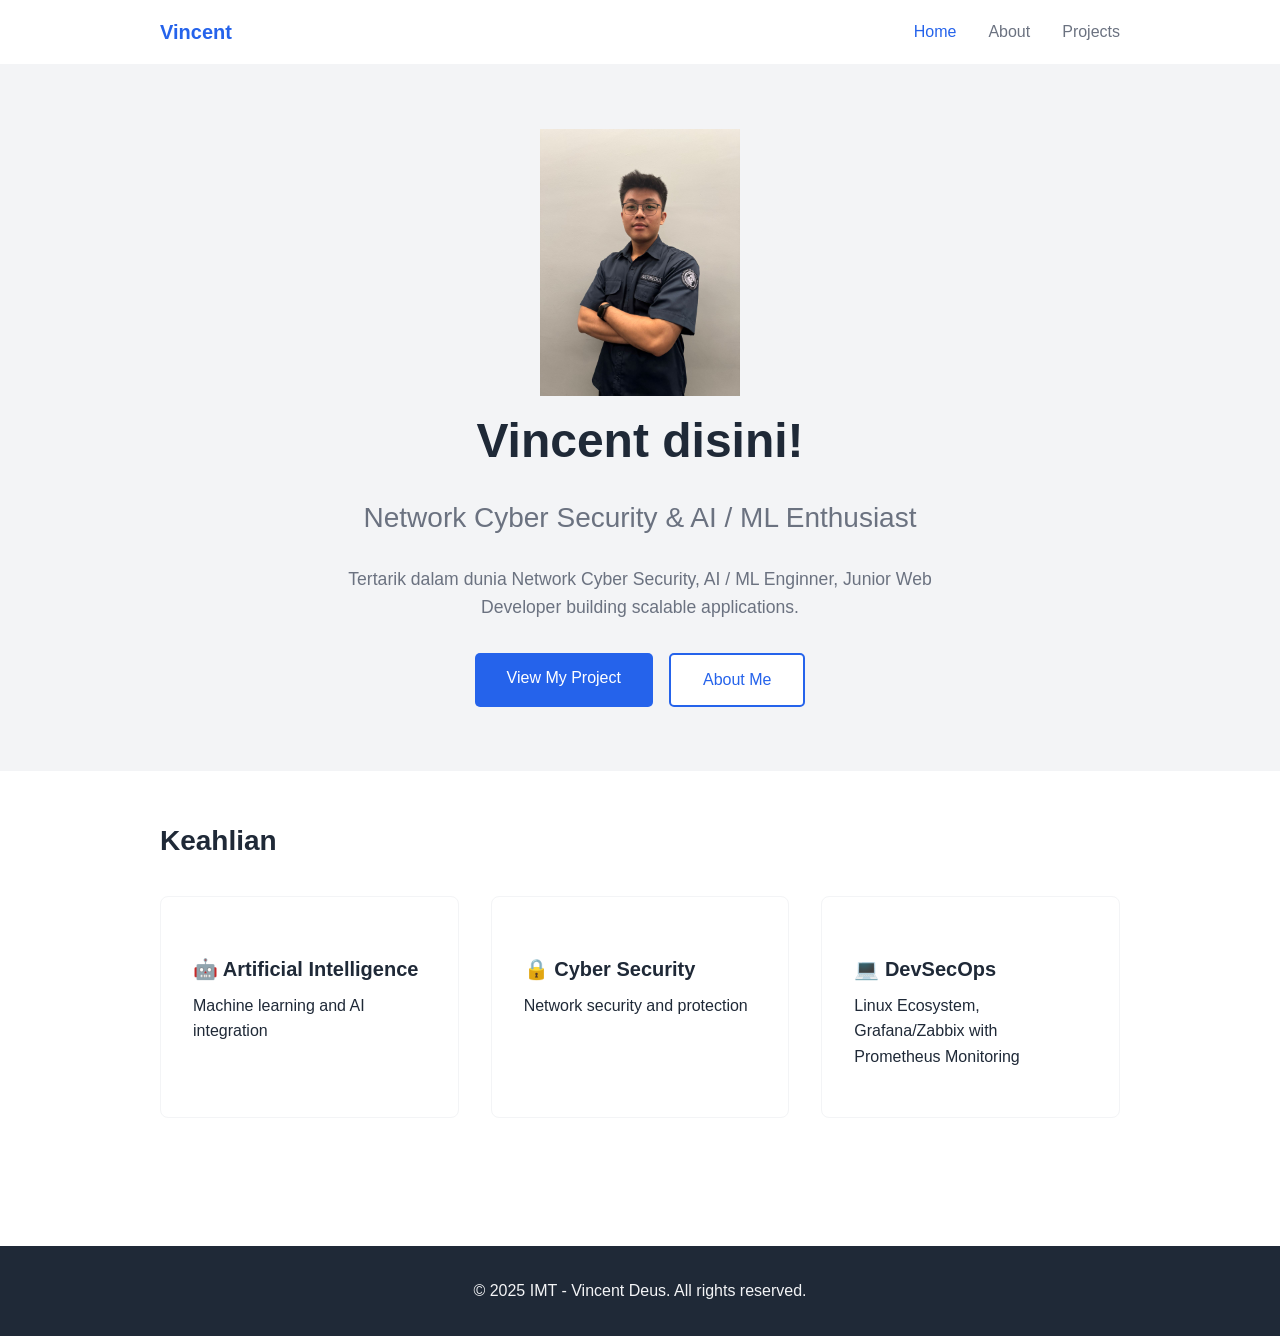
==== index.html @ 6c190537 "Initial Files & Folders" ====
<!DOCTYPE html>
<html lang="id">
<head>
    <meta charset="UTF-8">
    <meta name="viewport" content="width=device-width, initial-scale=1.0">
    <title>Vincent - Portfolio</title>
    <link rel="stylesheet" href="style.css">
</head>
<body>
    <nav>
        <div class="container">
            <h3>Vincent</h3>
            <ul>
                <li><a href="index.html" class="active">Home</a></li>
                <li><a href="about.html">About</a></li>
                <li><a href="projects.html">Projects</a></li>
            </ul>
        </div>
    </nav>
    <section class="hero">
        <div class="container">
            <div>
                <picture>
                    <img src="vincent.jpg" alt="Profile picture" class="ppclass">
                </picture>
            </div>
            <h1>Vincent disini!</h1>
            <h2>Network Cyber Security & AI / ML Enthusiast</h2>
            <p>Tertarik dalam dunia Network Cyber Security, AI / ML Enginner, Junior Web Developer building scalable applications.</p>
            <div class="buttons">
                <a href="projects.html" class="btn">View My Project</a>
                <a href="about.html" class="btn btn-outline">About Me</a>
            </div>
        </div>
    </section>
    <section>
        <div class="container">
            <h2>Keahlian</h2>
            <div class="grid">
                <div class="card">
                    <h3>🤖 Artificial Intelligence</h3>
                    <p>Machine learning and AI integration</p>
                </div>
                <div class="card">
                    <h3>🔒 Cyber Security</h3>
                    <p>Network security and protection</p>
                </div>
                <div class="card">
                    <h3>💻 DevSecOps</h3>
                    <p>Linux Ecosystem, Grafana/Zabbix with Prometheus Monitoring</p>
                </div>
            </div>
        </div>
    </section>
    <footer>
        <div class="container">
            <p>&copy; 2025 IMT - Vincent Deus. All rights reserved.</p>
        </div>
    </footer>
</body>
</html>
---- style.css ----
* {
    margin: 0;
    padding: 0;
    box-sizing: border-box;
}

body {
    font-family: 'Segoe UI', Tahoma, Geneva, Verdana, sans-serif;
    line-height: 1.6;
    color: #1f2937;
    background: #ffffff;
}

.container {
    max-width: 1000px;
    margin: 0 auto;
    padding: 0 20px;
}

h1 {
    font-size: 2.5rem;
    margin-bottom: 1rem;
    color: #1f2937;
}

h2 {
    font-size: 1.75rem;
    margin-bottom: 1rem;
    color: #1f2937;
}

h3 {
    font-size: 1.25rem;
    margin-bottom: 0.5rem;
    color: #1f2937;
}

p {
    margin-bottom: 1rem;
    color: #6b7280;
}

.subtitle {
    font-size: 1.1rem;
    color: #6b7280;
    margin-bottom: 2rem;
}

nav {
    background: #ffffff;
    border-bottom: 1px solid #f3f4f6;
    padding: 1rem 0;
}

nav .container {
    display: flex;
    justify-content: space-between;
    align-items: center;
}

nav h3 {
    color: #2563eb;
    margin: 0;
}

nav ul {
    display: flex;
    list-style: none;
    gap: 2rem;
}

nav a {
    text-decoration: none;
    color: #6b7280;
    font-weight: 500;
}

nav a:hover,
nav a.active {
    color: #2563eb;
}

section {
    padding: 3rem 0;
}

.hero {
    background: #f3f4f6;
    text-align: center;
    padding: 4rem 0;
}

.hero h1 {
    font-size: 3rem;
}

.hero h2 {
    color: #6b7280;
    font-weight: 400;
    margin-bottom: 1.5rem;
}

.hero p {
    max-width: 600px;
    margin: 0 auto 2rem;
    font-size: 1.1rem;
}

.buttons {
    display: flex;
    gap: 1rem;
    justify-content: center;
}

.btn {
    display: inline-block;
    padding: 0.75rem 2rem;
    background: #2563eb;
    color: #ffffff;
    text-decoration: none;
    border-radius: 5px;
    font-weight: 500;
}

.btn:hover {
    background: #1e40af;
}

.btn-outline {
    background: #ffffff;
    color: #2563eb;
    border: 2px solid #2563eb;
}

.btn-outline:hover {
    background: #2563eb;
    color: #ffffff;
}

.grid {
    display: grid;
    grid-template-columns: repeat(auto-fit, minmax(250px, 1fr));
    gap: 2rem;
    margin-top: 2rem;
}

.grid-4 {
    grid-template-columns: repeat(auto-fit, minmax(150px, 1fr));
}

.card {
    background: #ffffff;
    padding: 2rem;
    border-radius: 8px;
    border: 1px solid #f3f4f6;
    margin-bottom: 2rem;
}

.card h2 {
    color: #2563eb;
    border-bottom: 2px solid #2563eb;
    padding-bottom: 0.5rem;
    margin-bottom: 1rem;
}

.card h3 {
    color: #1f2937;
    margin-top: 1.5rem;
}

.card p {
    color: #1f2937;
}

.card ul {
    margin-left: 1.5rem;
    color: #1f2937;
}

.card ul li {
    margin-bottom: 0.5rem;
}

.tags {
    display: flex;
    flex-wrap: wrap;
    gap: 0.5rem;
    margin-top: 1rem;
}

.tags span {
    background: #2563eb;
    color: #ffffff;
    padding: 0.5rem 1rem;
    border-radius: 5px;
    font-size: 0.9rem;
}

.project-image {
    margin-bottom: 1rem;
    border-radius: 8px;
    overflow: hidden;
}

.text-center {
    text-align: center;
}

footer {
    background: #1f2937;
    color: #ffffff;
    text-align: center;
    padding: 2rem 0;
    margin-top: 3rem;
}

footer p {
    color: #f3f4f6;
    margin: 0;
}

.image-projects {
    width: 600px;
}

.interests-item {
    font-size: 2rem;
}

.ppclass {
    width: 200px;
}
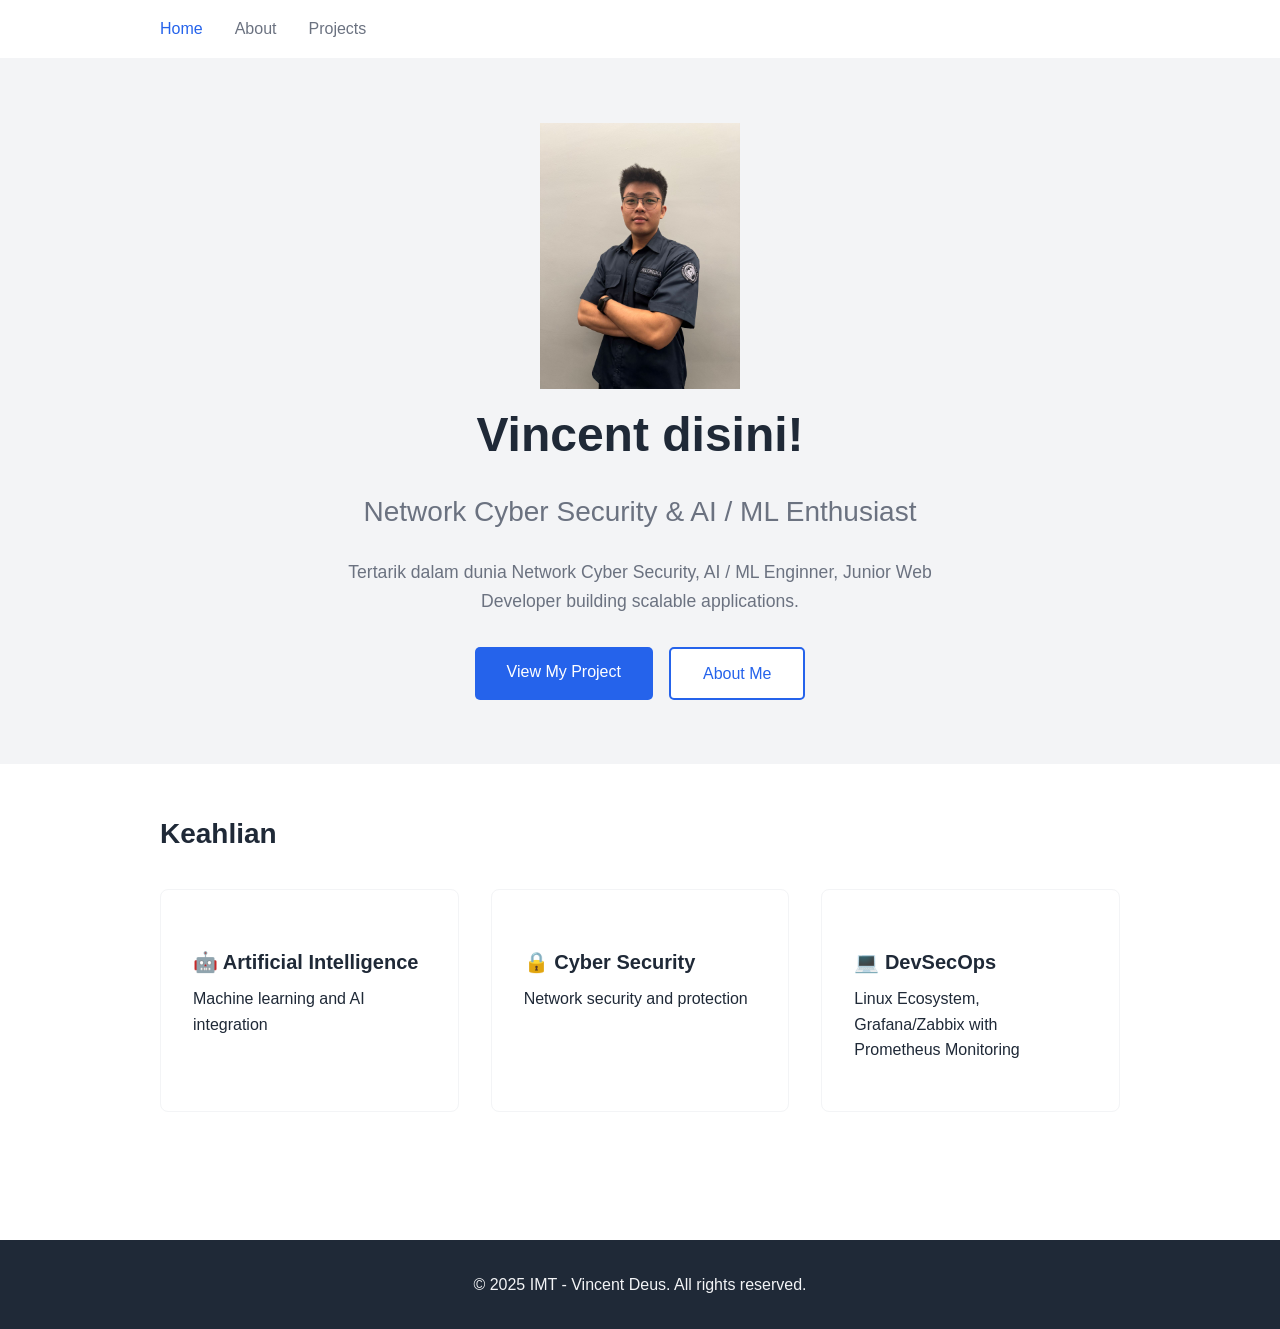
==== commit b50c4121: "Initial Files & Folders" ====
--- a/index.html
+++ b/index.html
@@ -9,7 +9,6 @@
 <body>
     <nav>
         <div class="container">
-            <h3>Vincent</h3>
             <ul>
                 <li><a href="index.html" class="active">Home</a></li>
                 <li><a href="about.html">About</a></li>
@@ -58,4 +57,5 @@
         </div>
     </footer>
 </body>
-</html>+
+</html>
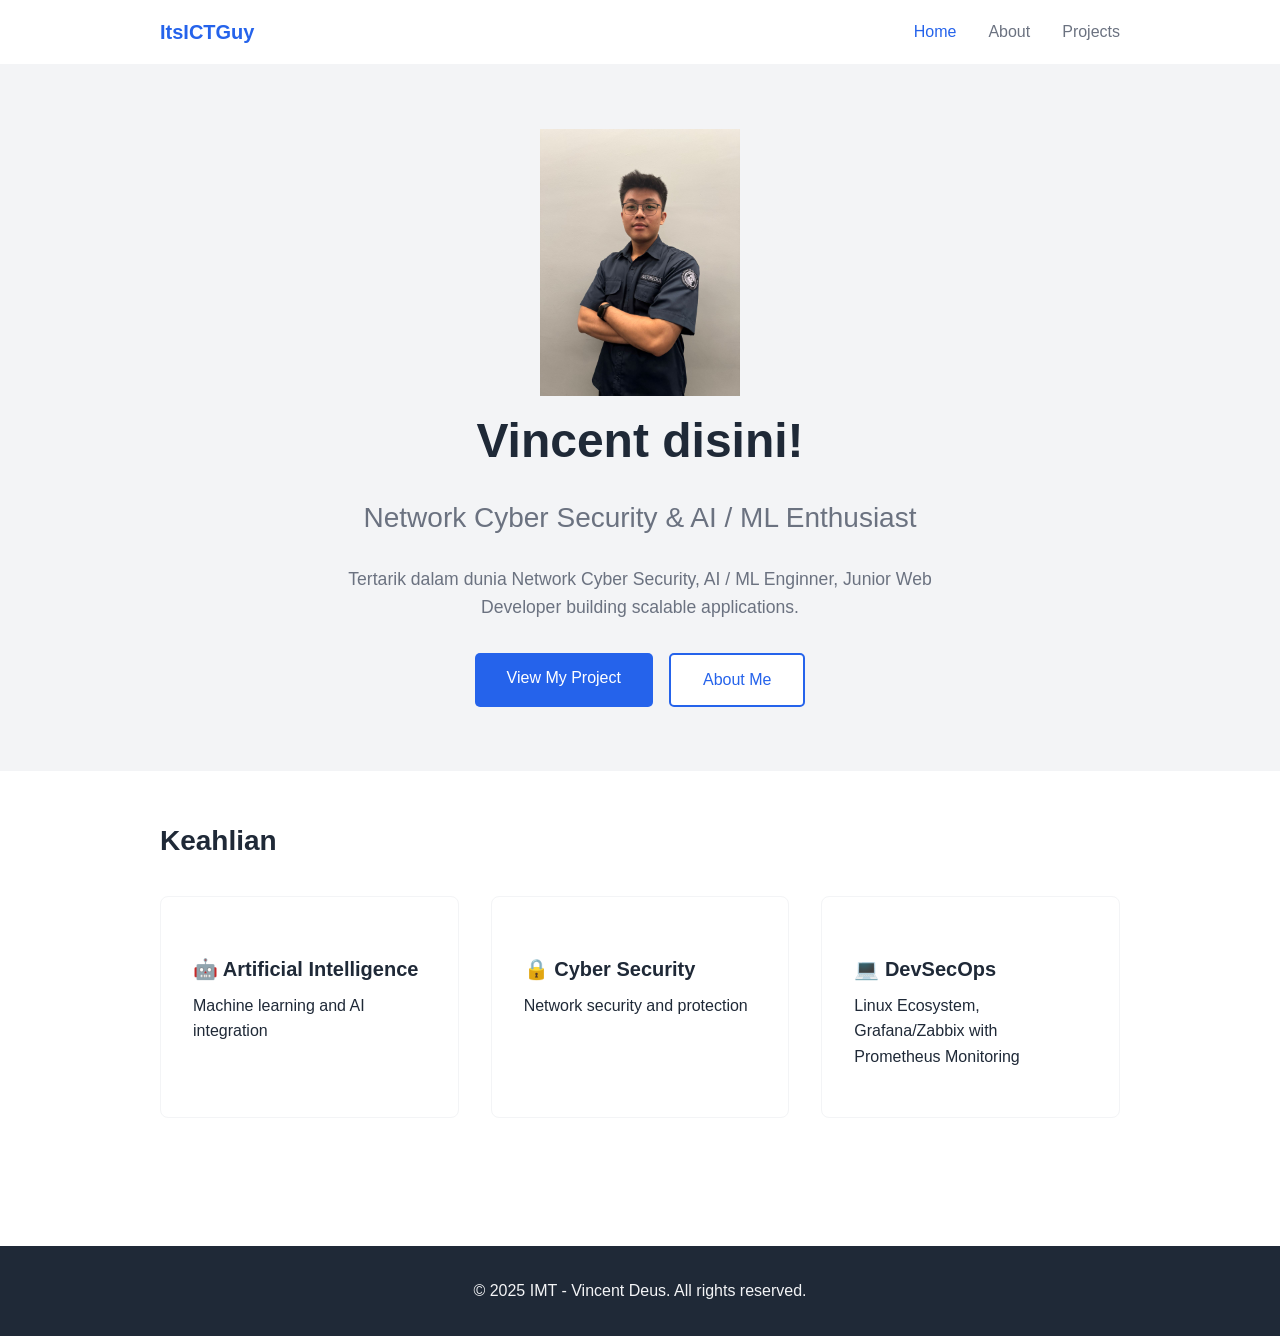
==== commit 8db42faa: "Update index.html" ====
--- a/index.html
+++ b/index.html
@@ -9,6 +9,7 @@
 <body>
     <nav>
         <div class="container">
+            <h3>ItsICTGuy</h3>
             <ul>
                 <li><a href="index.html" class="active">Home</a></li>
                 <li><a href="about.html">About</a></li>
@@ -59,3 +60,4 @@
 </body>
 
 </html>
+
